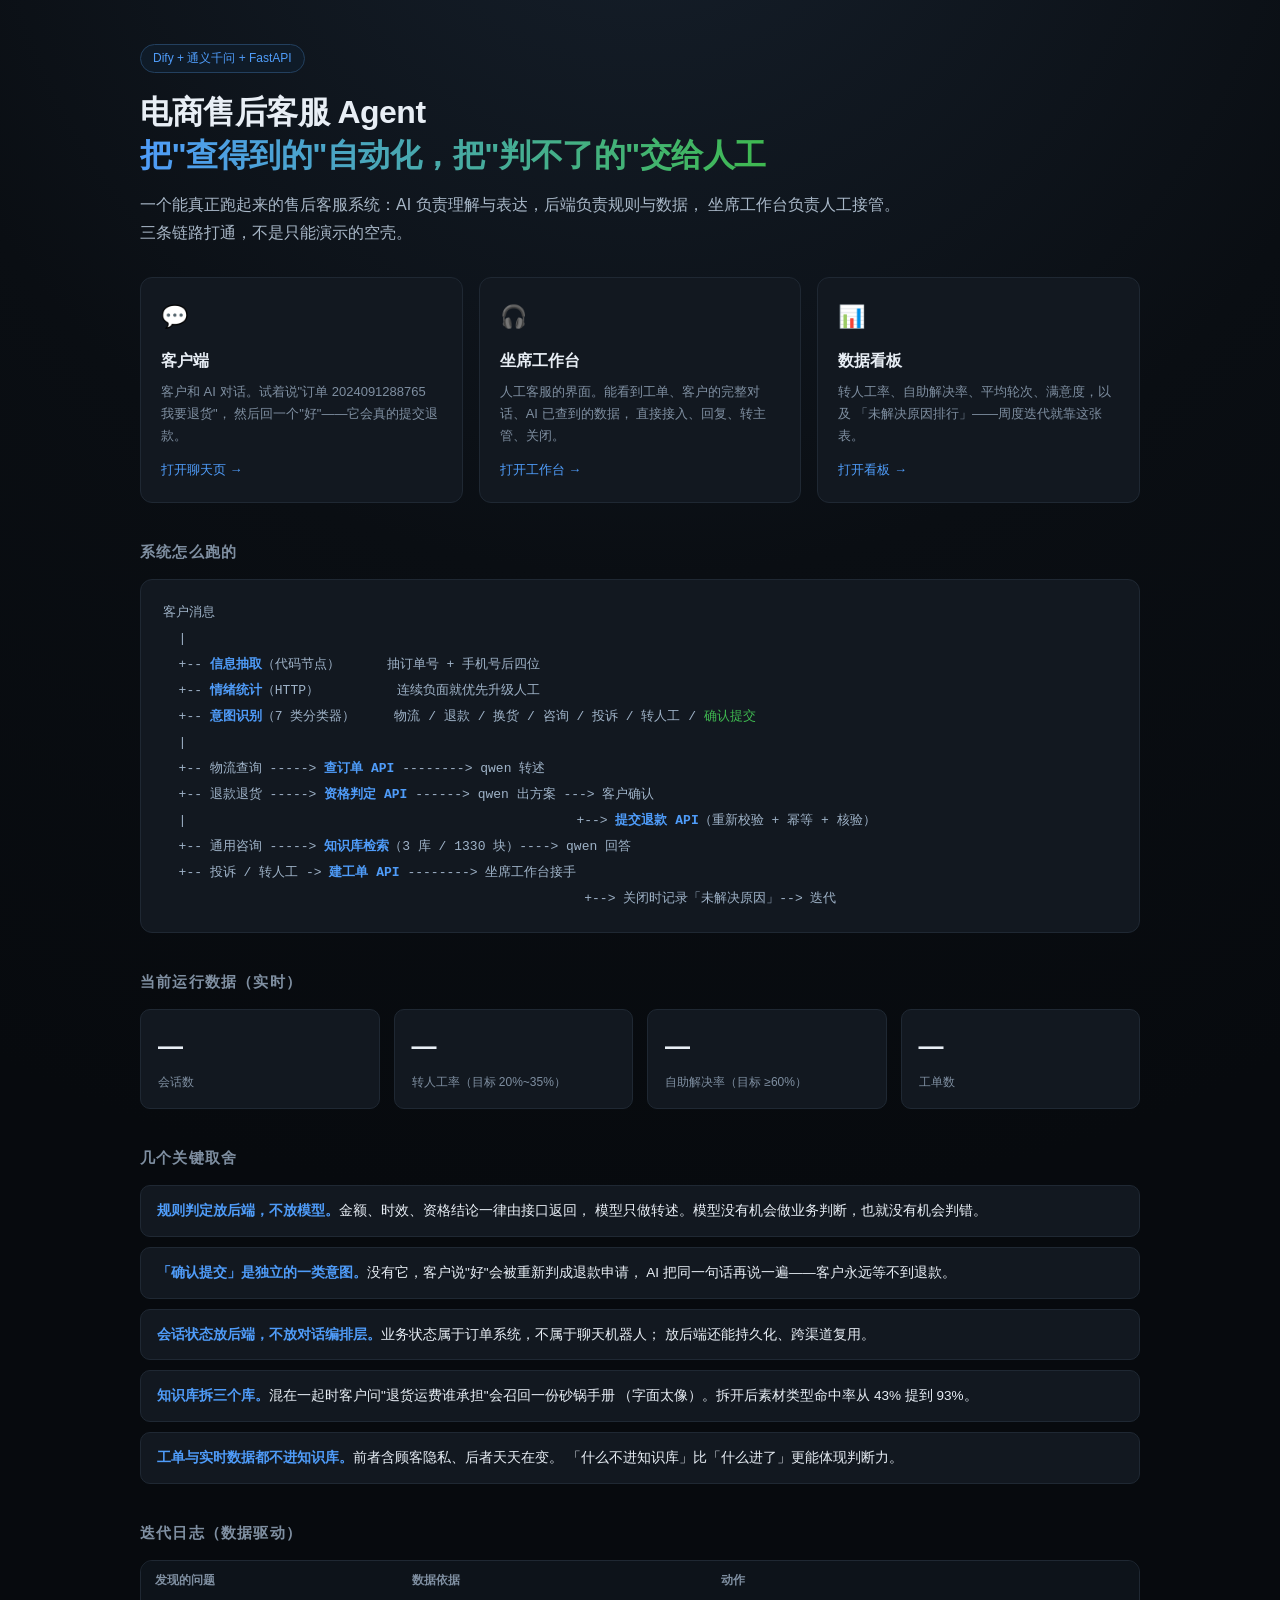
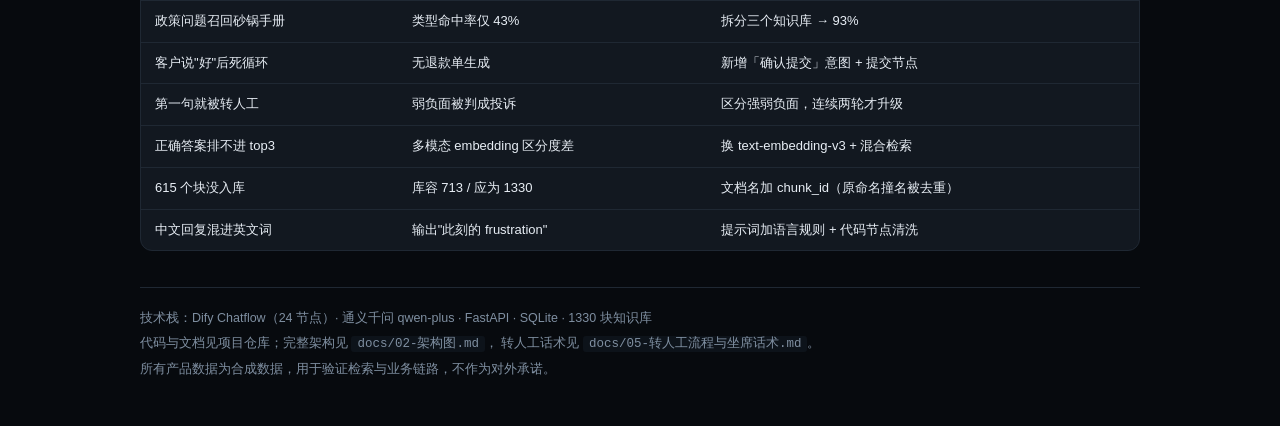
==== web/index.html @ 7eaad3d1 "feat: 电商售后 AI 客服 Agent（Dify + 通义千问） 主流程：意图识别 → 查询订单物流 / 退换货资格判定 / 价保 / 知识库问答 / 转人工建单；金额与时效全部由后端规则决定，" ====
<!doctype html>
<html lang="zh-CN">
<head>
<meta charset="utf-8">
<meta name="viewport" content="width=device-width, initial-scale=1">
<title>电商售后客服 Agent</title>
<style>
  :root{
    --bg:#0a0e13; --panel:#121820; --line:#1f2833; --ink:#e8eef5; --dim:#7f8fa1;
    --accent:#4f9cf9; --ok:#3fb950;
  }
  *{box-sizing:border-box}
  body{margin:0;color:var(--ink);min-height:100vh;padding:44px 22px;
       background:radial-gradient(110% 70% at 50% -10%, #16202c 0%, #0a0e13 55%, #070a0e 100%);
       font:15px/1.75 "Microsoft YaHei",-apple-system,sans-serif}
  .wrap{max-width:1000px;margin:0 auto}
  .tag{display:inline-block;font-size:12px;color:var(--accent);border:1px solid #23405f;
       background:#0f1b28;border-radius:20px;padding:3px 12px;margin-bottom:18px}
  h1{font-size:32px;line-height:1.35;margin:0 0 14px;letter-spacing:-.5px}
  h1 em{font-style:normal;background:linear-gradient(90deg,#4f9cf9,#3fb950);
        -webkit-background-clip:text;background-clip:text;color:transparent}
  .lead{color:#a9b8c8;font-size:16px;max-width:760px;margin:0 0 30px}
  .entries{display:grid;grid-template-columns:repeat(3,1fr);gap:16px;margin-bottom:34px}
  @media(max-width:820px){.entries{grid-template-columns:1fr}}
  a.card{display:block;text-decoration:none;color:inherit;background:var(--panel);
         border:1px solid var(--line);border-radius:12px;padding:20px;transition:.18s}
  a.card:hover{border-color:#2f4a68;transform:translateY(-2px);box-shadow:0 10px 30px rgba(0,0,0,.35)}
  a.card .ico{font-size:22px;margin-bottom:10px}
  a.card h3{margin:0 0 6px;font-size:16px}
  a.card p{margin:0;font-size:13px;color:var(--dim);line-height:1.7}
  a.card .go{margin-top:12px;font-size:13px;color:var(--accent)}
  h2{font-size:15px;margin:36px 0 14px;color:var(--dim);letter-spacing:.08em;font-weight:600}
  .flow{background:var(--panel);border:1px solid var(--line);border-radius:12px;
        padding:20px 22px;overflow-x:auto}
  pre{margin:0;font:13px/2 "Cascadia Mono",Consolas,monospace;color:#9fb3c8;white-space:pre}
  pre b{color:#4f9cf9;font-weight:600}
  pre i{color:#3fb950;font-style:normal}
  .metrics{display:grid;grid-template-columns:repeat(4,1fr);gap:14px}
  @media(max-width:820px){.metrics{grid-template-columns:repeat(2,1fr)}}
  .m{background:var(--panel);border:1px solid var(--line);border-radius:10px;padding:15px 17px}
  .m .v{font-size:25px;font-weight:600}
  .m .k{font-size:12px;color:var(--dim);margin-top:3px}
  ul.pts{margin:0;padding-left:0;list-style:none}
  ul.pts li{background:var(--panel);border:1px solid var(--line);border-radius:10px;
            padding:13px 16px;margin-bottom:10px;font-size:13.5px;line-height:1.75}
  ul.pts li b{color:var(--accent)}
  .log{background:var(--panel);border:1px solid var(--line);border-radius:12px;overflow:hidden}
  .log table{width:100%;border-collapse:collapse;font-size:13px}
  .log th,.log td{text-align:left;padding:9px 14px;border-bottom:1px solid var(--line)}
  .log th{color:var(--dim);font-size:12px;font-weight:600;background:#0d131a}
  .log tr:last-child td{border-bottom:0}
  footer{margin-top:36px;padding-top:18px;border-top:1px solid var(--line);
         color:var(--dim);font-size:12.5px;line-height:2}
  footer a{color:var(--accent);text-decoration:none}
  code{background:#0d131a;padding:1px 6px;border-radius:3px;font-size:12.5px}
</style>
</head>
<body>
<div class="wrap">
  <span class="tag">Dify + 通义千问 + FastAPI</span>
  <h1>电商售后客服 Agent<br><em>把"查得到的"自动化，把"判不了的"交给人工</em></h1>
  <p class="lead">
    一个能真正跑起来的售后客服系统：AI 负责理解与表达，后端负责规则与数据，
    坐席工作台负责人工接管。三条链路打通，不是只能演示的空壳。
  </p>

  <div class="entries">
    <a class="card" href="/client">
      <div class="ico">💬</div>
      <h3>客户端</h3>
      <p>客户和 AI 对话。试着说"订单 2024091288765 我要退货"，
         然后回一个"好"——它会真的提交退款。</p>
      <div class="go">打开聊天页 →</div>
    </a>
    <a class="card" href="/console">
      <div class="ico">🎧</div>
      <h3>坐席工作台</h3>
      <p>人工客服的界面。能看到工单、客户的完整对话、AI 已查到的数据，
         直接接入、回复、转主管、关闭。</p>
      <div class="go">打开工作台 →</div>
    </a>
    <a class="card" href="/dashboard">
      <div class="ico">📊</div>
      <h3>数据看板</h3>
      <p>转人工率、自助解决率、平均轮次、满意度，以及
         「未解决原因排行」——周度迭代就靠这张表。</p>
      <div class="go">打开看板 →</div>
    </a>
  </div>

  <h2>系统怎么跑的</h2>
  <div class="flow">
<pre>客户消息
  |
  +-- <b>信息抽取</b>（代码节点）      抽订单号 + 手机号后四位
  +-- <b>情绪统计</b>（HTTP）          连续负面就优先升级人工
  +-- <b>意图识别</b>（7 类分类器）     物流 / 退款 / 换货 / 咨询 / 投诉 / 转人工 / <i>确认提交</i>
  |
  +-- 物流查询 -----> <b>查订单 API</b> --------> qwen 转述
  +-- 退款退货 -----> <b>资格判定 API</b> ------> qwen 出方案 ---> 客户确认
  |                                                  +--> <b>提交退款 API</b>（重新校验 + 幂等 + 核验）
  +-- 通用咨询 -----> <b>知识库检索</b>（3 库 / 1330 块）----> qwen 回答
  +-- 投诉 / 转人工 -> <b>建工单 API</b> --------> 坐席工作台接手
                                                      +--> 关闭时记录「未解决原因」--> 迭代</pre>
  </div>

  <h2>当前运行数据（实时）</h2>
  <div class="metrics">
    <div class="m"><div class="v" id="v-sessions">—</div><div class="k">会话数</div></div>
    <div class="m"><div class="v" id="v-handoff">—</div><div class="k">转人工率（目标 20%~35%）</div></div>
    <div class="m"><div class="v" id="v-self">—</div><div class="k">自助解决率（目标 ≥60%）</div></div>
    <div class="m"><div class="v" id="v-tickets">—</div><div class="k">工单数</div></div>
  </div>

  <h2>几个关键取舍</h2>
  <ul class="pts">
    <li><b>规则判定放后端，不放模型。</b>金额、时效、资格结论一律由接口返回，
        模型只做转述。模型没有机会做业务判断，也就没有机会判错。</li>
    <li><b>「确认提交」是独立的一类意图。</b>没有它，客户说"好"会被重新判成退款申请，
        AI 把同一句话再说一遍——客户永远等不到退款。</li>
    <li><b>会话状态放后端，不放对话编排层。</b>业务状态属于订单系统，不属于聊天机器人；
        放后端还能持久化、跨渠道复用。</li>
    <li><b>知识库拆三个库。</b>混在一起时客户问"退货运费谁承担"会召回一份砂锅手册
        （字面太像）。拆开后素材类型命中率从 43% 提到 93%。</li>
    <li><b>工单与实时数据都不进知识库。</b>前者含顾客隐私、后者天天在变。
        「什么不进知识库」比「什么进了」更能体现判断力。</li>
  </ul>

  <h2>迭代日志（数据驱动）</h2>
  <div class="log">
    <table>
      <thead><tr><th>发现的问题</th><th>数据依据</th><th>动作</th></tr></thead>
      <tbody>
        <tr><td>政策问题召回砂锅手册</td><td>类型命中率仅 43%</td><td>拆分三个知识库 → 93%</td></tr>
        <tr><td>客户说"好"后死循环</td><td>无退款单生成</td><td>新增「确认提交」意图 + 提交节点</td></tr>
        <tr><td>第一句就被转人工</td><td>弱负面被判成投诉</td><td>区分强弱负面，连续两轮才升级</td></tr>
        <tr><td>正确答案排不进 top3</td><td>多模态 embedding 区分度差</td><td>换 text-embedding-v3 + 混合检索</td></tr>
        <tr><td>615 个块没入库</td><td>库容 713 / 应为 1330</td><td>文档名加 chunk_id（原命名撞名被去重）</td></tr>
        <tr><td>中文回复混进英文词</td><td>输出"此刻的 frustration"</td><td>提示词加语言规则 + 代码节点清洗</td></tr>
      </tbody>
    </table>
  </div>

  <footer>
    技术栈：Dify Chatflow（24 节点）· 通义千问 qwen-plus · FastAPI · SQLite · 1330 块知识库<br>
    代码与文档见项目仓库；完整架构见 <code>docs/02-架构图.md</code>，
    转人工话术见 <code>docs/05-转人工流程与坐席话术.md</code>。<br>
    所有产品数据为合成数据，用于验证检索与业务链路，不作为对外承诺。
  </footer>
</div>

<script>
const KEY = 'dev-local-key';
fetch('/api/dashboard', { headers: { 'X-API-Key': KEY } })
  .then(r => r.json())
  .then(d => {
    const b = d.business;
    document.getElementById('v-sessions').textContent = b.sessions;
    document.getElementById('v-tickets').textContent = b.tickets;
    document.getElementById('v-handoff').textContent =
      b.sessions ? (b.handoff_rate * 100).toFixed(1) + '%' : '—';
    document.getElementById('v-self').textContent =
      b.sessions ? (b.self_service_rate * 100).toFixed(1) + '%' : '—';
  })
  .catch(() => {});
</script>
</body>
</html>
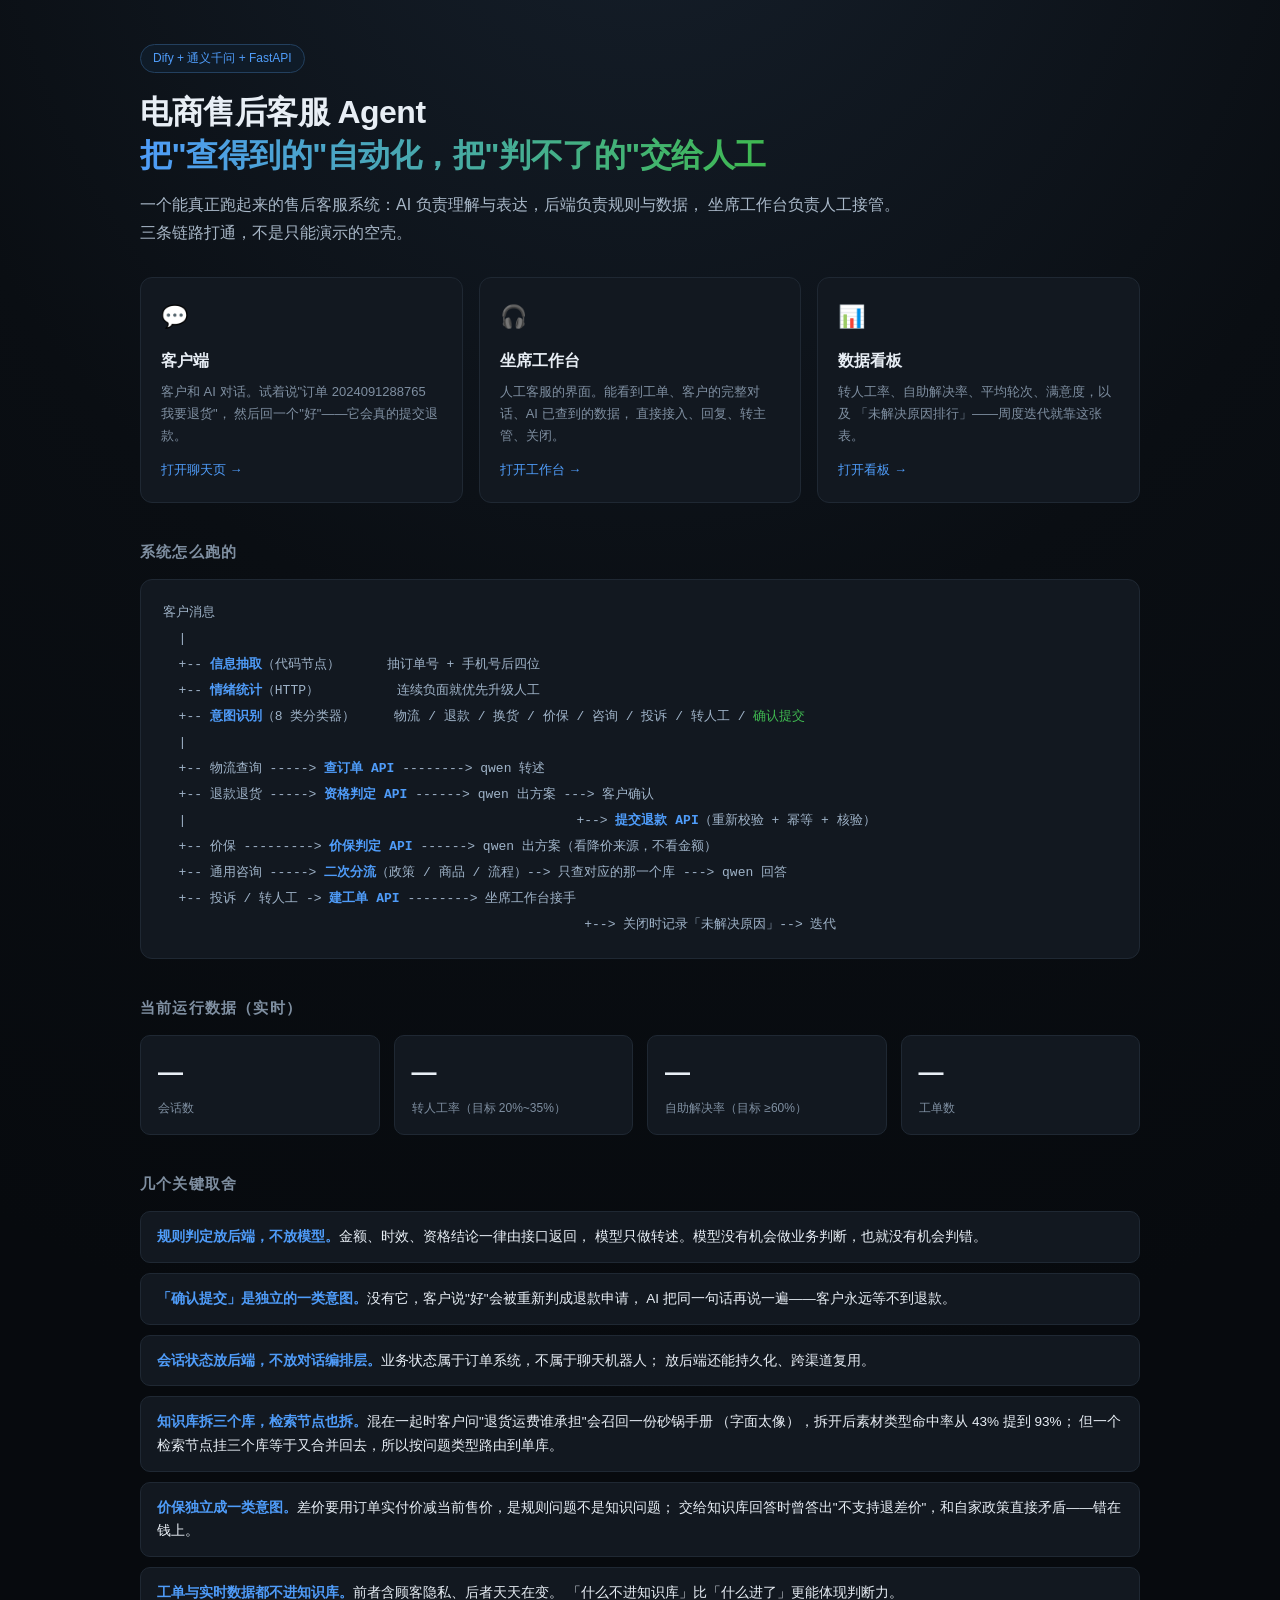
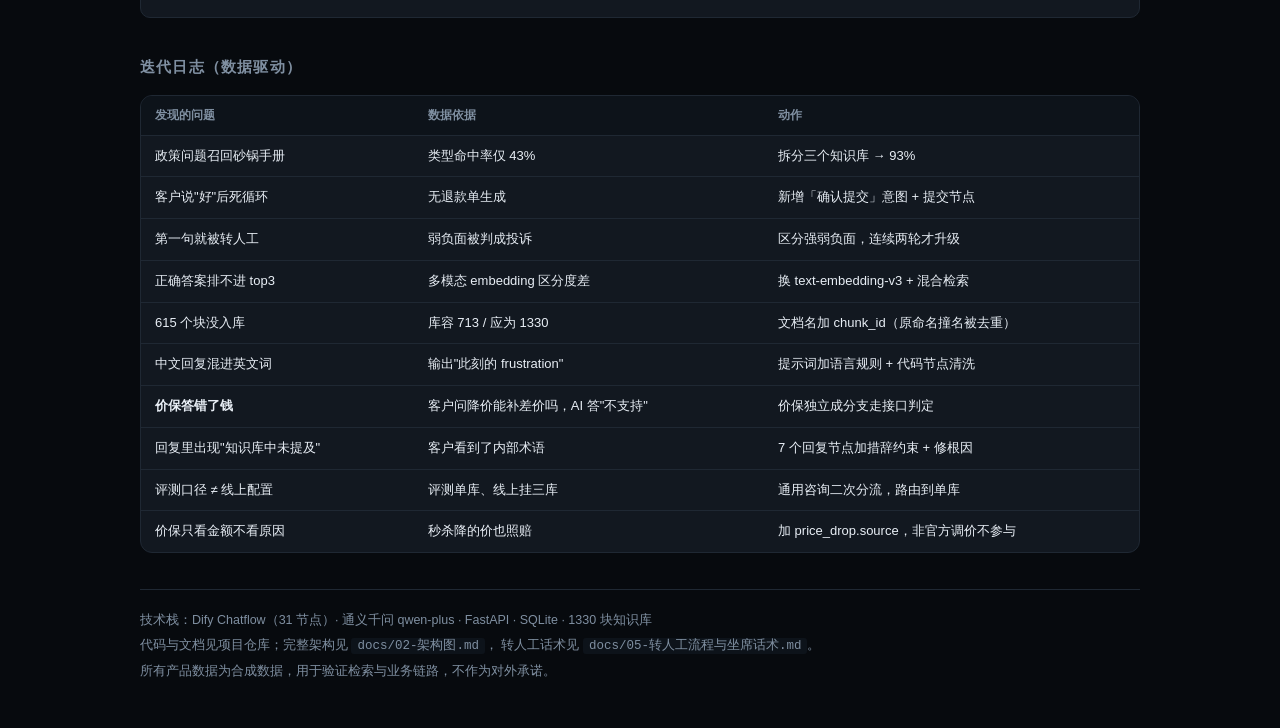
==== commit 6625fb75: "feat: 价保独立成分支 + 检索按类型路由 + 意图评测脚本 价保：以前交给知识库回答，会答出「不支持退差价」，与自家政策矛盾。现在独立意图 + 接口判定，并按降价来源（官方/秒杀/优惠券）决定是" ====
--- a/web/index.html
+++ b/web/index.html
@@ -94,12 +94,13 @@
   |
   +-- <b>信息抽取</b>（代码节点）      抽订单号 + 手机号后四位
   +-- <b>情绪统计</b>（HTTP）          连续负面就优先升级人工
-  +-- <b>意图识别</b>（7 类分类器）     物流 / 退款 / 换货 / 咨询 / 投诉 / 转人工 / <i>确认提交</i>
+  +-- <b>意图识别</b>（8 类分类器）     物流 / 退款 / 换货 / 价保 / 咨询 / 投诉 / 转人工 / <i>确认提交</i>
   |
   +-- 物流查询 -----> <b>查订单 API</b> --------> qwen 转述
   +-- 退款退货 -----> <b>资格判定 API</b> ------> qwen 出方案 ---> 客户确认
   |                                                  +--> <b>提交退款 API</b>（重新校验 + 幂等 + 核验）
-  +-- 通用咨询 -----> <b>知识库检索</b>（3 库 / 1330 块）----> qwen 回答
+  +-- 价保 ---------> <b>价保判定 API</b> ------> qwen 出方案（看降价来源，不看金额）
+  +-- 通用咨询 -----> <b>二次分流</b>（政策 / 商品 / 流程）--> 只查对应的那一个库 ---> qwen 回答
   +-- 投诉 / 转人工 -> <b>建工单 API</b> --------> 坐席工作台接手
                                                       +--> 关闭时记录「未解决原因」--> 迭代</pre>
   </div>
@@ -120,8 +121,11 @@
         AI 把同一句话再说一遍——客户永远等不到退款。</li>
     <li><b>会话状态放后端，不放对话编排层。</b>业务状态属于订单系统，不属于聊天机器人；
         放后端还能持久化、跨渠道复用。</li>
-    <li><b>知识库拆三个库。</b>混在一起时客户问"退货运费谁承担"会召回一份砂锅手册
-        （字面太像）。拆开后素材类型命中率从 43% 提到 93%。</li>
+    <li><b>知识库拆三个库，检索节点也拆。</b>混在一起时客户问"退货运费谁承担"会召回一份砂锅手册
+        （字面太像），拆开后素材类型命中率从 43% 提到 93%；
+        但一个检索节点挂三个库等于又合并回去，所以按问题类型路由到单库。</li>
+    <li><b>价保独立成一类意图。</b>差价要用订单实付价减当前售价，是规则问题不是知识问题；
+        交给知识库回答时曾答出"不支持退差价"，和自家政策直接矛盾——错在钱上。</li>
     <li><b>工单与实时数据都不进知识库。</b>前者含顾客隐私、后者天天在变。
         「什么不进知识库」比「什么进了」更能体现判断力。</li>
   </ul>
@@ -137,12 +141,16 @@
         <tr><td>正确答案排不进 top3</td><td>多模态 embedding 区分度差</td><td>换 text-embedding-v3 + 混合检索</td></tr>
         <tr><td>615 个块没入库</td><td>库容 713 / 应为 1330</td><td>文档名加 chunk_id（原命名撞名被去重）</td></tr>
         <tr><td>中文回复混进英文词</td><td>输出"此刻的 frustration"</td><td>提示词加语言规则 + 代码节点清洗</td></tr>
+        <tr><td><b>价保答错了钱</b></td><td>客户问降价能补差价吗，AI 答"不支持"</td><td>价保独立成分支走接口判定</td></tr>
+        <tr><td>回复里出现"知识库中未提及"</td><td>客户看到了内部术语</td><td>7 个回复节点加措辞约束 + 修根因</td></tr>
+        <tr><td>评测口径 ≠ 线上配置</td><td>评测单库、线上挂三库</td><td>通用咨询二次分流，路由到单库</td></tr>
+        <tr><td>价保只看金额不看原因</td><td>秒杀降的价也照赔</td><td>加 price_drop.source，非官方调价不参与</td></tr>
       </tbody>
     </table>
   </div>
 
   <footer>
-    技术栈：Dify Chatflow（24 节点）· 通义千问 qwen-plus · FastAPI · SQLite · 1330 块知识库<br>
+    技术栈：Dify Chatflow（31 节点）· 通义千问 qwen-plus · FastAPI · SQLite · 1330 块知识库<br>
     代码与文档见项目仓库；完整架构见 <code>docs/02-架构图.md</code>，
     转人工话术见 <code>docs/05-转人工流程与坐席话术.md</code>。<br>
     所有产品数据为合成数据，用于验证检索与业务链路，不作为对外承诺。
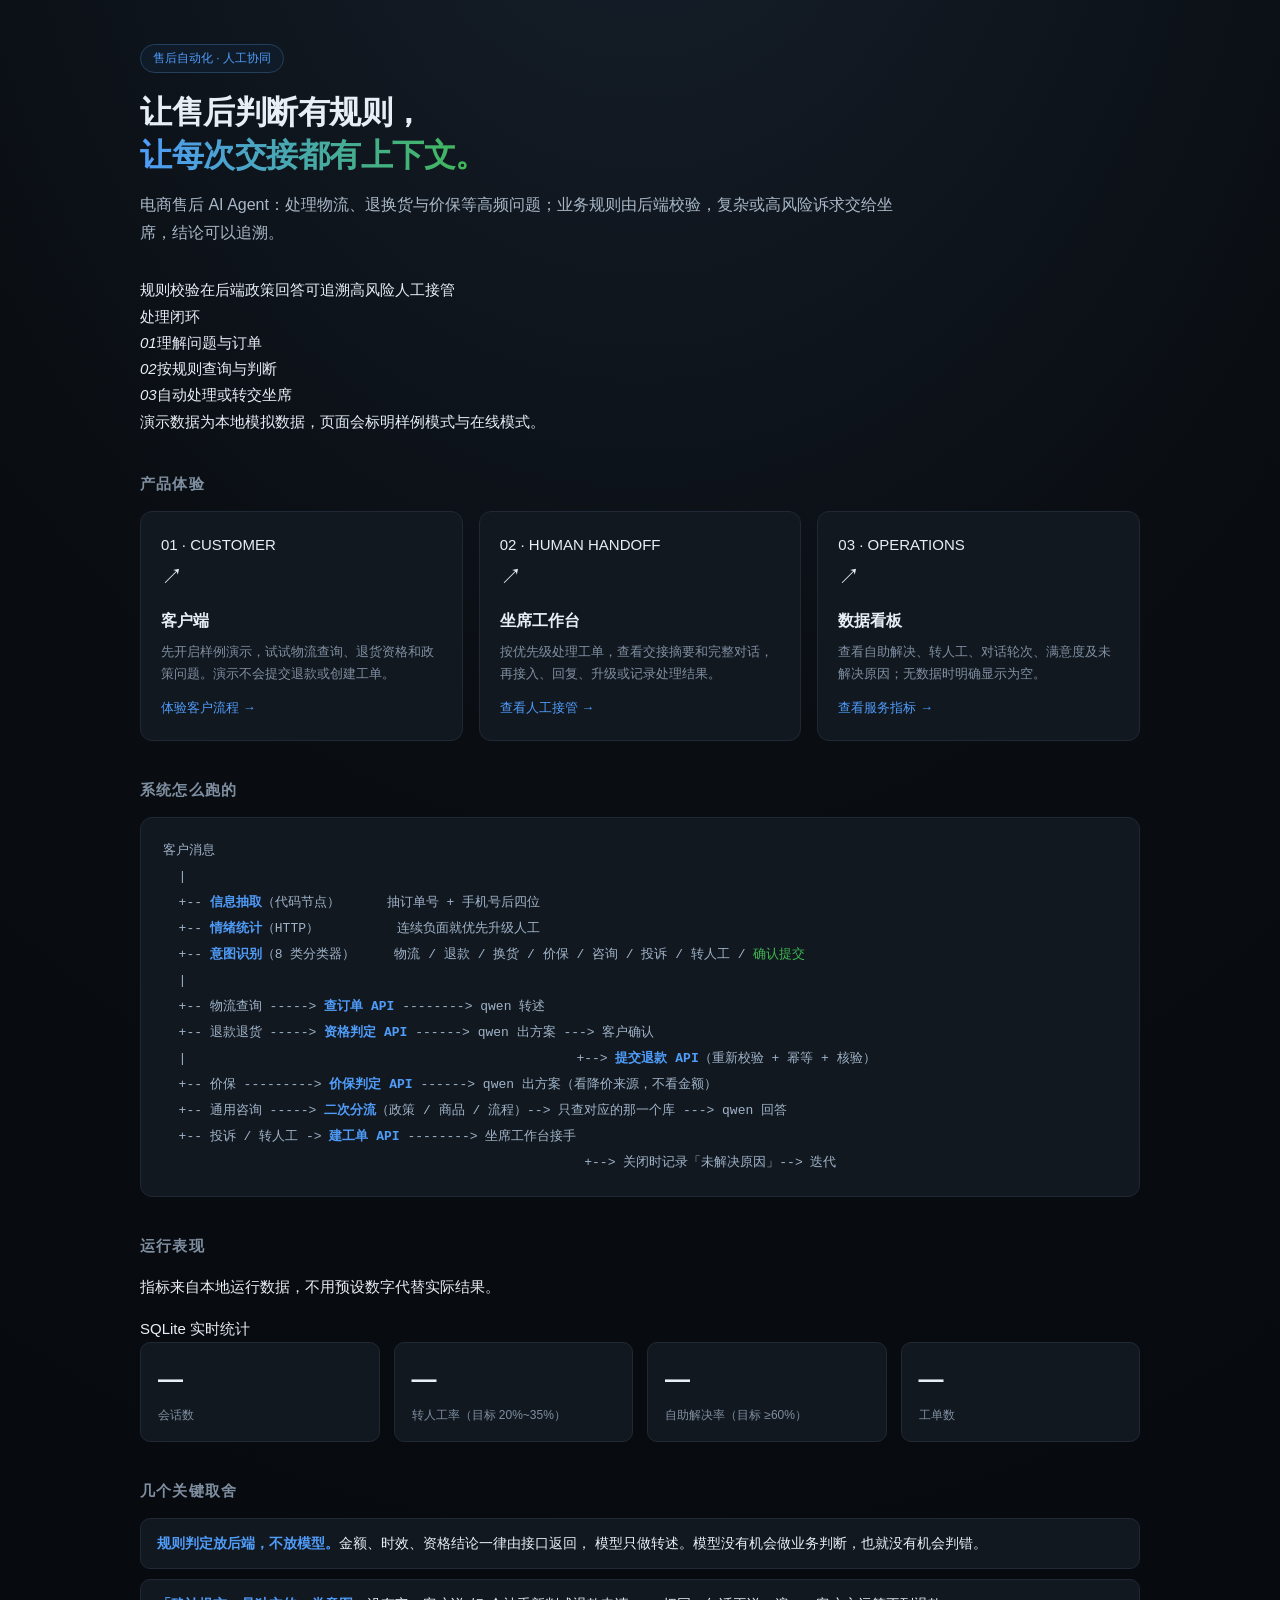
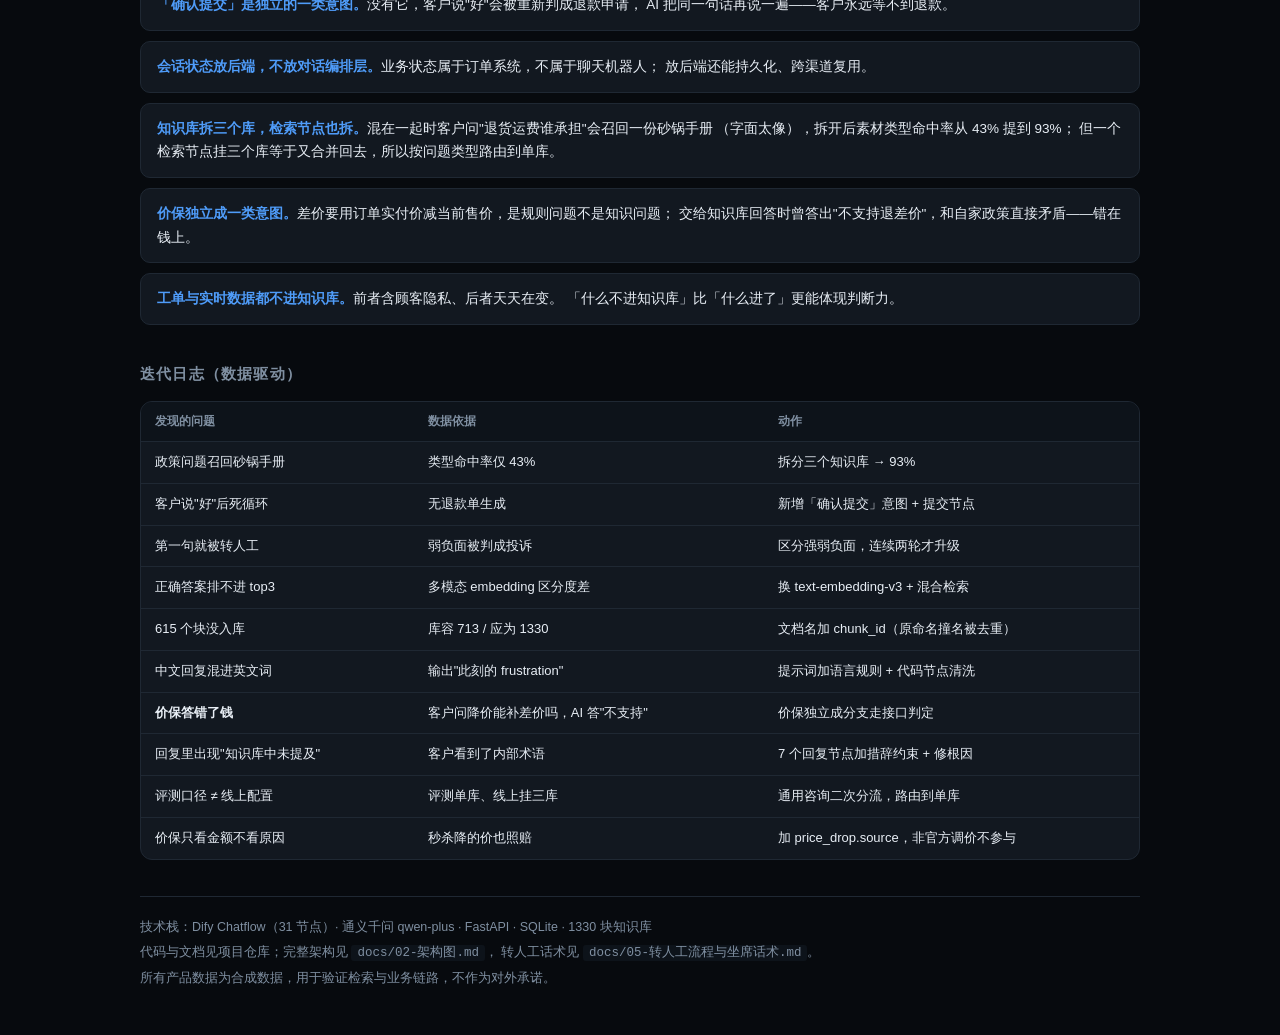
==== commit 7fe7e521: "Polish after-sales product UI" ====
--- a/web/index.html
+++ b/web/index.html
@@ -54,37 +54,50 @@
   footer a{color:var(--accent);text-decoration:none}
   code{background:#0d131a;padding:1px 6px;border-radius:3px;font-size:12.5px}
 </style>
+<link rel="stylesheet" href="/theme.css">
 </head>
-<body>
+<body class="page-home">
 <div class="wrap">
-  <span class="tag">Dify + 通义千问 + FastAPI</span>
-  <h1>电商售后客服 Agent<br><em>把"查得到的"自动化，把"判不了的"交给人工</em></h1>
-  <p class="lead">
-    一个能真正跑起来的售后客服系统：AI 负责理解与表达，后端负责规则与数据，
-    坐席工作台负责人工接管。三条链路打通，不是只能演示的空壳。
-  </p>
+  <header class="home-hero">
+    <div class="hero-main">
+      <span class="tag">售后自动化 · 人工协同</span>
+      <h1>让售后判断有规则，<br><em>让每次交接都有上下文。</em></h1>
+      <p class="lead">电商售后 AI Agent：处理物流、退换货与价保等高频问题；业务规则由后端校验，复杂或高风险诉求交给坐席，结论可以追溯。</p>
+      <div class="hero-points" aria-label="产品特点">
+        <span>规则校验在后端</span><span>政策回答可追溯</span><span>高风险人工接管</span>
+      </div>
+    </div>
+    <div class="hero-aside">
+      <span class="eyebrow">处理闭环</span>
+      <div class="hero-step"><i>01</i><span>理解问题与订单</span></div>
+      <div class="hero-step"><i>02</i><span>按规则查询与判断</span></div>
+      <div class="hero-step"><i>03</i><span>自动处理或转交坐席</span></div>
+      <div class="hero-footnote">演示数据为本地模拟数据，页面会标明样例模式与在线模式。</div>
+    </div>
+  </header>
 
+  <h2 id="experience">产品体验</h2>
   <div class="entries">
     <a class="card" href="/client">
-      <div class="ico">💬</div>
+      <div class="card-kicker">01 · CUSTOMER</div>
+      <div class="ico">↗</div>
       <h3>客户端</h3>
-      <p>客户和 AI 对话。试着说"订单 2024091288765 我要退货"，
-         然后回一个"好"——它会真的提交退款。</p>
-      <div class="go">打开聊天页 →</div>
+      <p>先开启样例演示，试试物流查询、退货资格和政策问题。演示不会提交退款或创建工单。</p>
+      <div class="go">体验客户流程 <span>→</span></div>
     </a>
     <a class="card" href="/console">
-      <div class="ico">🎧</div>
+      <div class="card-kicker">02 · HUMAN HANDOFF</div>
+      <div class="ico">↗</div>
       <h3>坐席工作台</h3>
-      <p>人工客服的界面。能看到工单、客户的完整对话、AI 已查到的数据，
-         直接接入、回复、转主管、关闭。</p>
-      <div class="go">打开工作台 →</div>
+      <p>按优先级处理工单，查看交接摘要和完整对话，再接入、回复、升级或记录处理结果。</p>
+      <div class="go">查看人工接管 <span>→</span></div>
     </a>
     <a class="card" href="/dashboard">
-      <div class="ico">📊</div>
+      <div class="card-kicker">03 · OPERATIONS</div>
+      <div class="ico">↗</div>
       <h3>数据看板</h3>
-      <p>转人工率、自助解决率、平均轮次、满意度，以及
-         「未解决原因排行」——周度迭代就靠这张表。</p>
-      <div class="go">打开看板 →</div>
+      <p>查看自助解决、转人工、对话轮次、满意度及未解决原因；无数据时明确显示为空。</p>
+      <div class="go">查看服务指标 <span>→</span></div>
     </a>
   </div>
 
@@ -105,7 +118,10 @@
                                                       +--> 关闭时记录「未解决原因」--> 迭代</pre>
   </div>
 
-  <h2>当前运行数据（实时）</h2>
+  <div class="section-heading">
+    <div><h2>运行表现</h2><p>指标来自本地运行数据，不用预设数字代替实际结果。</p></div>
+    <span class="live-label"><i></i> SQLite 实时统计</span>
+  </div>
   <div class="metrics">
     <div class="m"><div class="v" id="v-sessions">—</div><div class="k">会话数</div></div>
     <div class="m"><div class="v" id="v-handoff">—</div><div class="k">转人工率（目标 20%~35%）</div></div>
